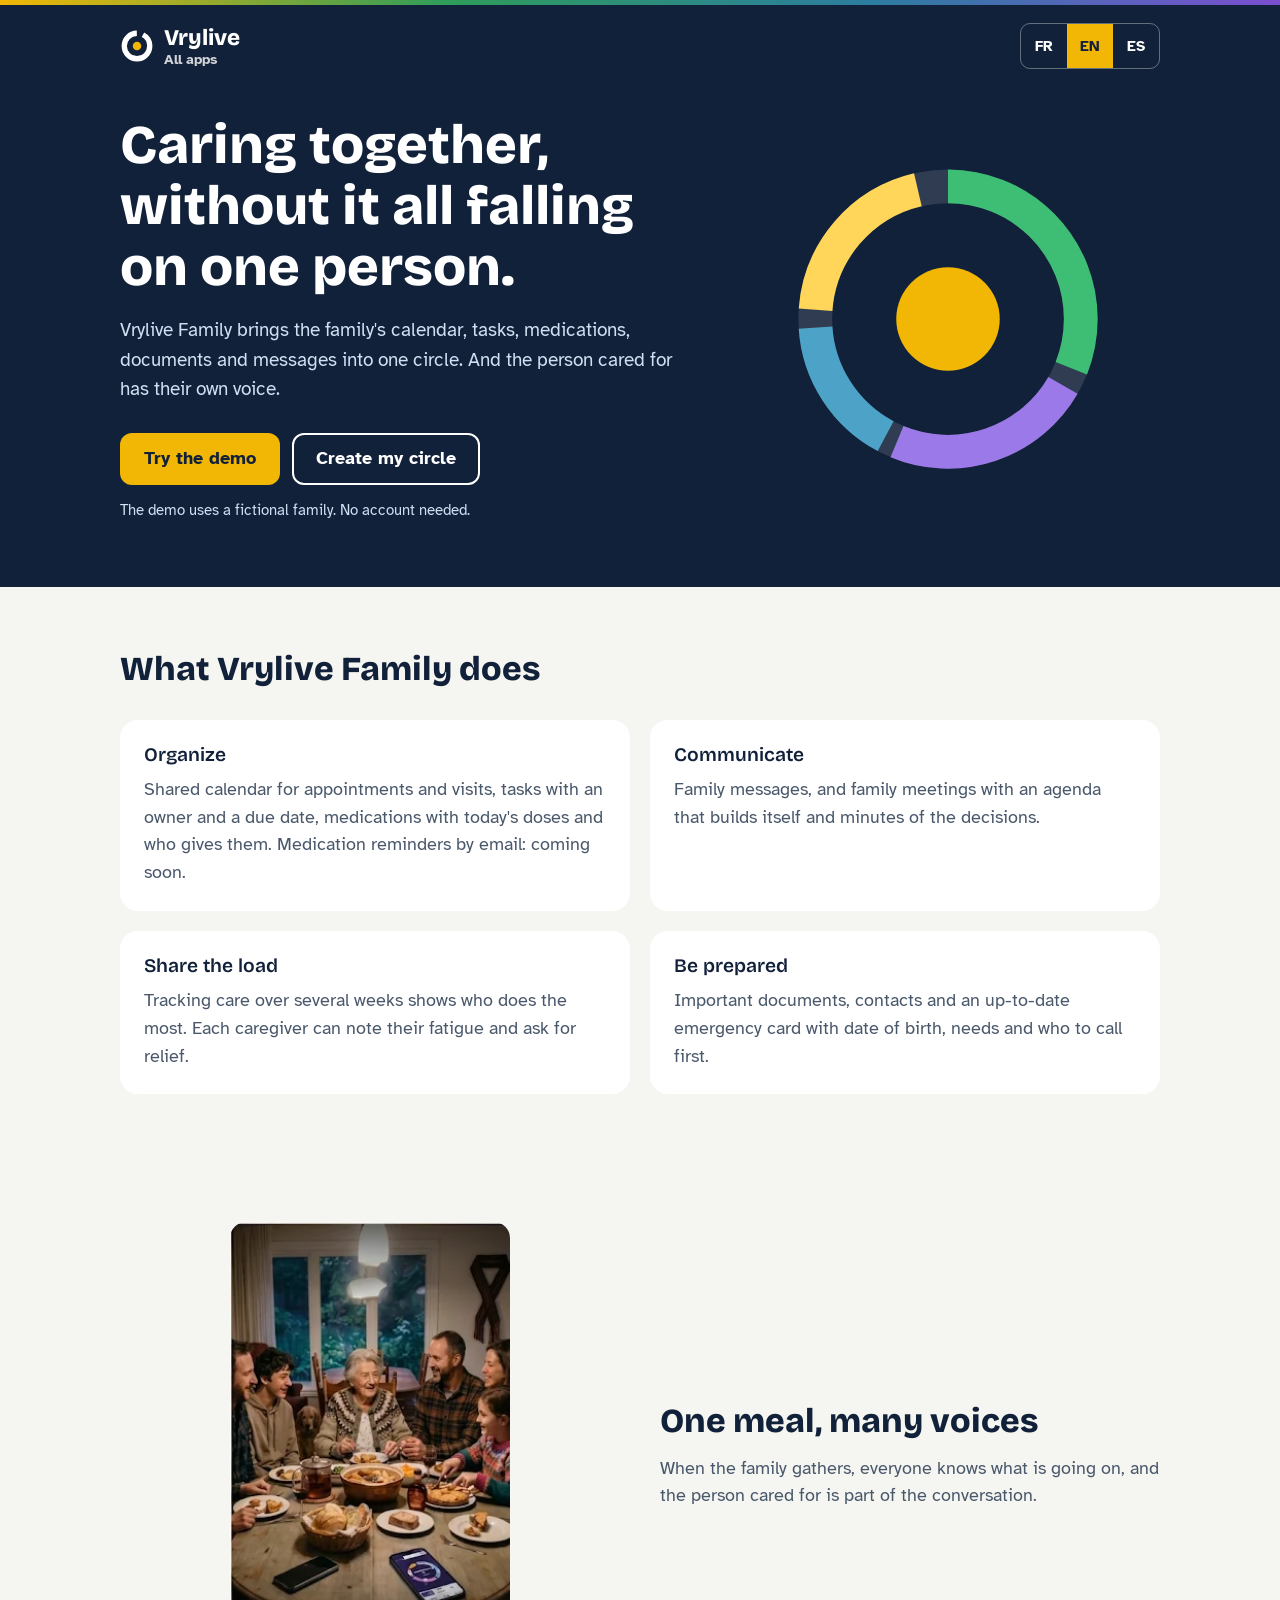
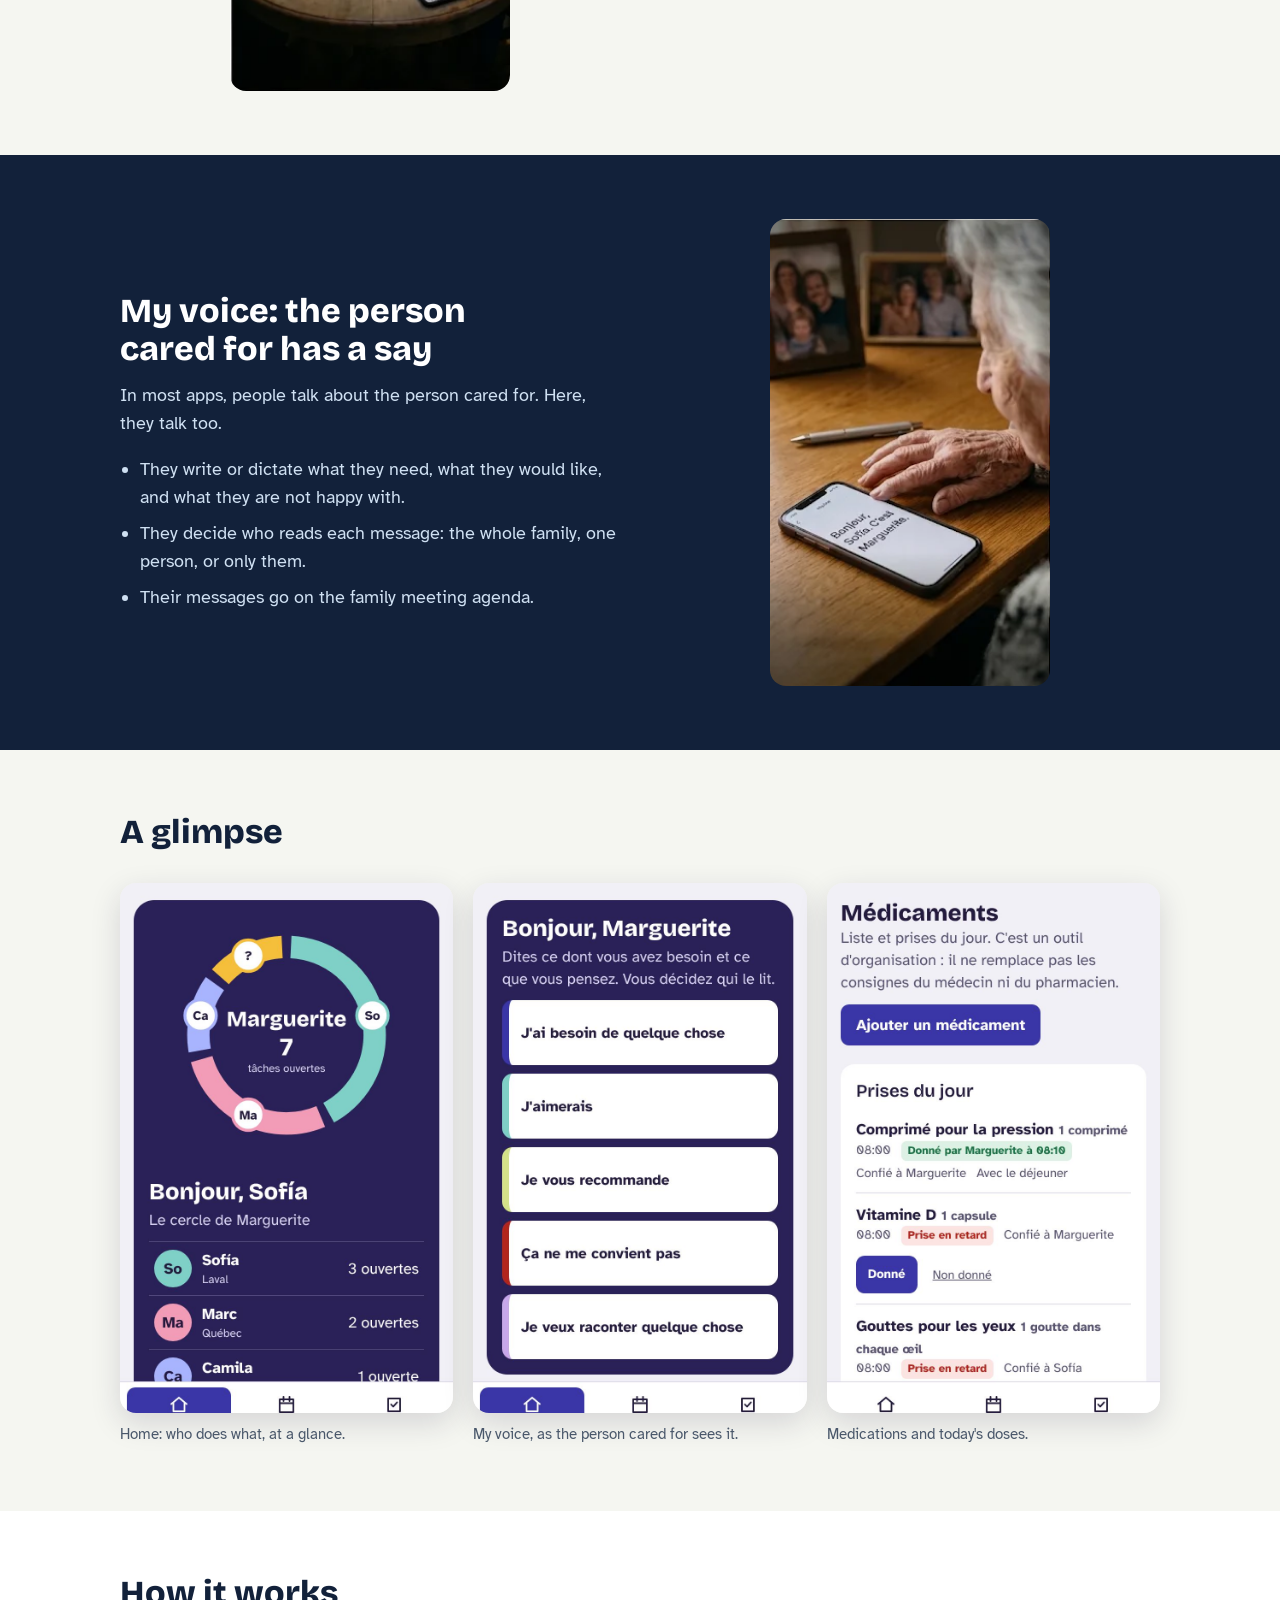
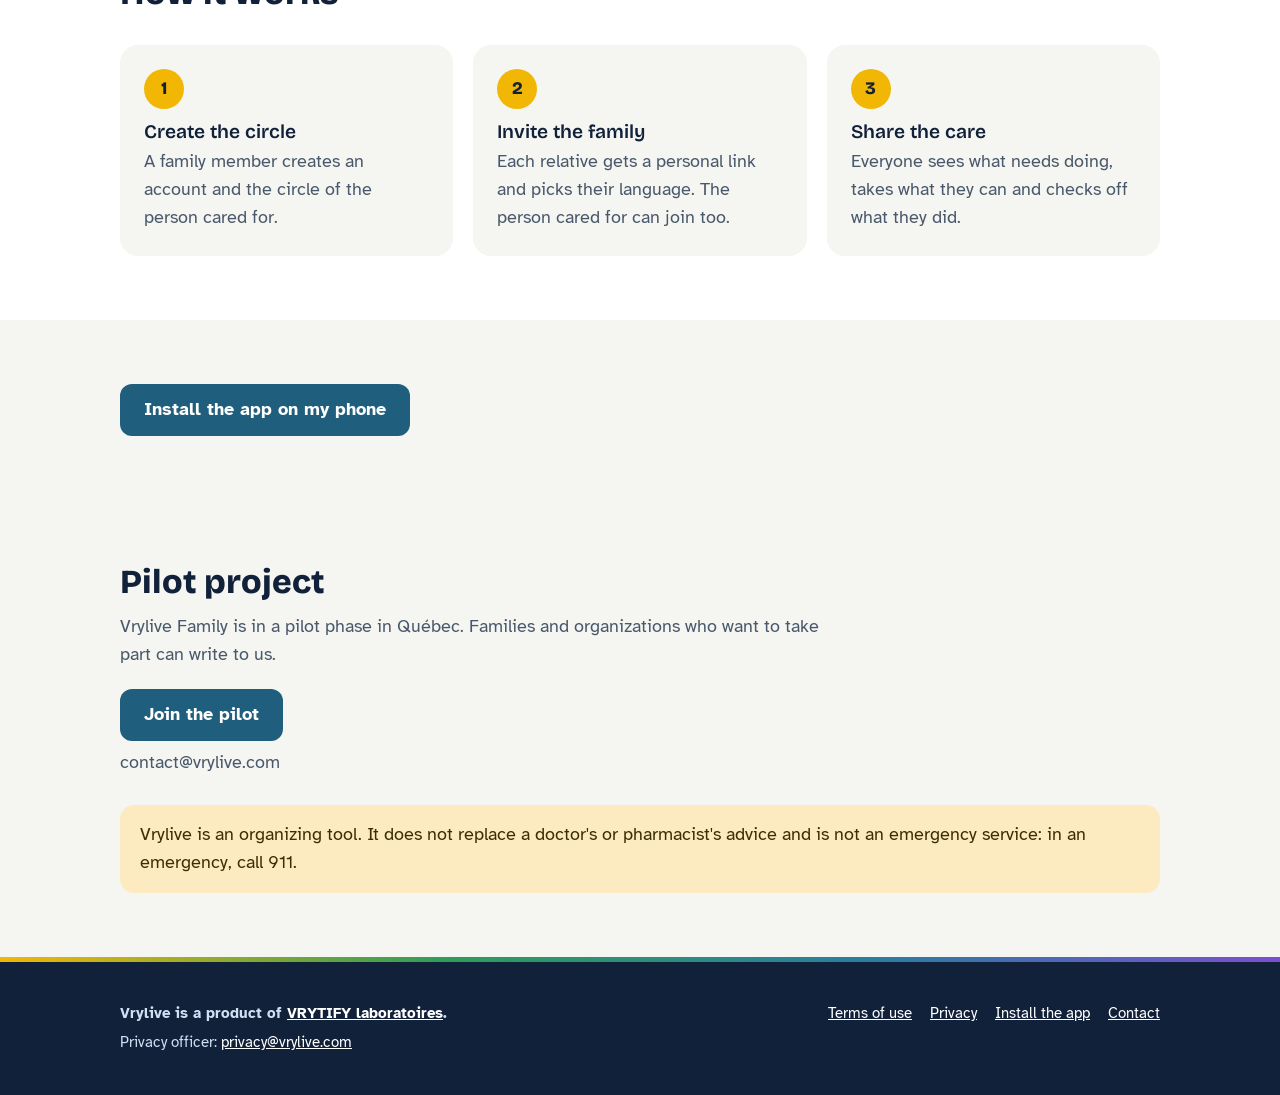
==== famille/index.html @ 2cfdca95 "Borrador: sitio Vrylive unificado (línea, Famille, instalación, app y demo; colores Vrytify) Co-Auth" ====
<!DOCTYPE html>
<html lang="fr"><head><meta charset="utf-8"><meta name="viewport" content="width=device-width, initial-scale=1">
<title>Vrylive</title><meta name="description" data-ta="content:metaDesc" content="Calendrier, tâches, médicaments et la voix de la personne aidée, réunis pour toute la famille."><link rel="icon" href="app/icons/favicon-32.png" sizes="32x32"><link rel="apple-touch-icon" href="app/icons/apple-touch-icon.png"><meta name="theme-color" content="#12213A"><link rel="stylesheet" href="../site.css"></head>
<body><div class="dark"><div class="wrap"><header class="top"><a class="logo" href="../" data-href-lang="../"><span style="display:flex;align-items:center;gap:10px"><svg width="34" height="34" viewBox="0 0 32 32" aria-hidden="true"><circle cx="16" cy="16" r="12" fill="none" stroke="currentColor" stroke-width="5" stroke-dasharray="56 6"/><circle cx="16" cy="16" r="4" fill="#F2B705"/></svg><span>Vrylive<small style="display:block" data-t="back"></small></span></span></a><div class="langs" role="group" aria-label="Langue / Idioma / Language"><button type="button" data-l="fr">FR</button><button type="button" data-l="en">EN</button><button type="button" data-l="es">ES</button></div></header>
<section class="hero"><div><h1 data-t="heroT"></h1><p class="lead" data-t="heroP"></p><div class="btns"><a class="btn primary" href="app/demo.html" data-href-lang="app/demo.html" data-t="tryDemo"></a><a class="btn ghost" href="app/" data-t="create"></a></div><p style="margin-top:14px;color:#CFE0F2;font-size:.95rem" data-t="demoNote"></p></div><svg class="ring" viewBox="0 0 320 320" role="img" data-ta="aria-label:ringAlt"><g fill="none" stroke-width="30">
<circle cx="160" cy="160" r="118" stroke="rgba(255,255,255,.12)"/>
<circle class="seg" cx="160" cy="160" r="118" stroke="#3DBE74" stroke-dasharray="230 512" transform="rotate(-90 160 160)"/>
<circle class="seg" cx="160" cy="160" r="118" stroke="#9B79E8" stroke-dasharray="170 572" transform="rotate(30 160 160)"/>
<circle class="seg" cx="160" cy="160" r="118" stroke="#4DA3C7" stroke-dasharray="120 622" transform="rotate(118 160 160)"/>
<circle class="seg" cx="160" cy="160" r="118" stroke="#FFD65A" stroke-dasharray="150 592" transform="rotate(184 160 160)"/></g>
<circle cx="160" cy="160" r="46" fill="#F2B705"/></svg></section></div></div>
<main><section class="block"><div class="wrap"><h2 data-t="featT"></h2><div class="feat">
<div class="card"><h3 data-t="f1T"></h3><p data-t="f1P"></p></div><div class="card"><h3 data-t="f2T"></h3><p data-t="f2P"></p></div><div class="card"><h3 data-t="f3T"></h3><p data-t="f3P"></p></div><div class="card"><h3 data-t="f4T"></h3><p data-t="f4P"></p></div></div></div></section>
<section class="block"><div class="wrap voice"><img src="ambiance-cena.png" width="272" height="455" style="width:100%;height:auto;max-width:280px;justify-self:center;border-radius:16px" data-ta="alt:altCena" loading="lazy"><div><h2 data-t="scenT"></h2><p style="margin-top:14px;color:var(--muted)" data-t="scenP"></p></div></div></section>
<section class="block dark"><div class="wrap voice"><div><h2 data-t="voiceT"></h2><p style="margin-top:14px;color:#CFE0F2" data-t="voiceP"></p><ul><li data-t="v1"></li><li data-t="v2"></li><li data-t="v3"></li></ul></div><img src="ambiance-mensaje.png" width="271" height="452" style="width:100%;height:auto;max-width:280px;justify-self:center;border-radius:16px" data-ta="alt:altMsg" loading="lazy"></div></section>
<section class="block"><div class="wrap"><h2 data-t="shotsT"></h2><div class="shots">
<figure><img src="ecran-accueil.jpg" width="390" height="620" data-ta="alt:a1" loading="lazy"><figcaption data-t="s1"></figcaption></figure>
<figure><img src="ecran-ma-voix.jpg" width="390" height="620" data-ta="alt:a2" loading="lazy"><figcaption data-t="s2"></figcaption></figure>
<figure><img src="ecran-medicaments.jpg" width="390" height="620" data-ta="alt:a3" loading="lazy"><figcaption data-t="s3"></figcaption></figure></div></div></section>
<section class="block" style="background:var(--paper)"><div class="wrap"><h2 data-t="howT"></h2><ol class="steps"><li style="background:var(--ground)"><h3 data-t="h1T"></h3><p style="color:var(--muted);margin-top:6px" data-t="h1P"></p></li><li style="background:var(--ground)"><h3 data-t="h2T"></h3><p style="color:var(--muted);margin-top:6px" data-t="h2P"></p></li><li style="background:var(--ground)"><h3 data-t="h3T"></h3><p style="color:var(--muted);margin-top:6px" data-t="h3P"></p></li></ol></div></section>
<section class="block"><div class="wrap"><div class="btns"><a class="btn primary" style="background:var(--accent);color:#fff" href="installer/" data-href-lang="installer/" data-t="installBtn"></a></div></div></section>
<section class="block"><div class="wrap"><h2 data-t="pilotT"></h2><p class="sub" data-t="pilotP"></p><div class="btns" style="margin-top:20px"><a class="btn primary" style="background:var(--accent);color:#fff" href="mailto:contact@vrylive.com" data-t="pilotBtn"></a></div><p class="sub" style="margin-top:8px">contact@vrylive.com</p><p class="note-box" data-t="limitP"></p></div></section></main>
<footer><div class="wrap row"><div><p><b data-t="footBrand"></b></p><p style="margin-top:6px" data-t="footPrivacy"></p></div>
<div class="links"><a href="app/conditions.html" data-t="terms"></a><a href="app/privacidad.html" data-t="privacy"></a><a href="installer/" data-href-lang="installer/" data-t="installT"></a><a href="mailto:contact@vrylive.com" data-t="contact"></a></div></div></footer>
<script src="textes.js"></script><script src="../site.js"></script></body></html>
---- site.css ----
@font-face{font-family:"Atkinson Hyperlegible";font-weight:400;font-display:swap;src:url(famille/app/fonts/atkinson-hyperlegible-latin-400-normal.woff2) format("woff2")}
@font-face{font-family:"Atkinson Hyperlegible";font-weight:700;font-display:swap;src:url(famille/app/fonts/atkinson-hyperlegible-latin-700-normal.woff2) format("woff2")}
@font-face{font-family:"Bricolage Grotesque";font-weight:600;font-display:swap;src:url(famille/app/fonts/bricolage-grotesque-latin-600-normal.woff2) format("woff2")}
@font-face{font-family:"Bricolage Grotesque";font-weight:800;font-display:swap;src:url(famille/app/fonts/bricolage-grotesque-latin-800-normal.woff2) format("woff2")}
/* One quiet editorial page around a single motif: the family ring. */
:root{--ground:#F5F6F1;--paper:#FFFFFF;--ink:#12213A;--muted:#4A586B;--line:#D9DDD3;--accent:#1F5F7D;--night:#12213A;--yolk:#F2B705;
--m1:#3DBE74;--m2:#9B79E8;--m3:#4DA3C7;--m4:#FFD65A;
--display:"Bricolage Grotesque","Trebuchet MS",sans-serif;--body:"Atkinson Hyperlegible",Verdana,sans-serif;color-scheme:light}
*{box-sizing:border-box}
html{-webkit-text-size-adjust:100%}
body{margin:0;background:var(--ground);color:var(--ink);font:18px/1.55 var(--body)}
h1,h2,h3{font-family:var(--display);line-height:1.12;margin:0;text-wrap:balance}
h1{font-size:clamp(2.1rem,6vw,3.4rem);font-weight:800}
h2{font-size:clamp(1.5rem,3.5vw,2.1rem);font-weight:800}
h3{font-size:1.2rem;font-weight:600}
p{margin:0}
a{color:var(--accent)}
:focus-visible{outline:3px solid var(--accent);outline-offset:3px}
.dark :focus-visible{outline-color:var(--yolk)}
.wrap{max-width:1080px;margin:0 auto;padding:0 20px}
header.top{display:flex;flex-wrap:wrap;justify-content:space-between;align-items:center;gap:12px;padding:18px 0}
.logo{display:flex;align-items:center;gap:10px;font:800 1.4rem var(--display);color:inherit;text-decoration:none}
.logo small{font:600 .85rem var(--body);opacity:.8}
.langs{display:flex;flex:0 0 auto;border:1px solid rgba(255,255,255,.35);border-radius:10px;overflow:hidden}
.langs button{border:0;background:none;color:inherit;font:700 .95rem var(--body);min-width:46px;min-height:44px;padding:0 6px;flex:0 0 auto;-webkit-appearance:none;appearance:none;cursor:pointer}
.langs button[aria-pressed=true]{background:var(--yolk);color:var(--ink)}
.light .langs{border-color:var(--line)}
.light .langs button[aria-pressed=true]{background:var(--ink);color:#fff}
.dark{background:var(--night);color:#fff}
.hero{display:grid;grid-template-columns:minmax(0,1.15fr) minmax(0,.85fr);gap:40px;align-items:center;padding:28px 0 64px}
.hero p.lead{font-size:1.2rem;color:#CFE0F2;max-width:34em;margin:18px 0 28px}
.hero svg{width:100%;max-width:360px;height:auto;justify-self:center}
.btns{display:flex;gap:12px;flex-wrap:wrap}
.btn{display:inline-flex;align-items:center;justify-content:center;min-height:52px;padding:10px 22px;border-radius:12px;font-weight:700;text-decoration:none;border:2px solid transparent}
.btn.primary{background:var(--yolk);color:var(--ink)}
.btn.primary:hover{background:#FFC929}
.btn.ghost{border-color:currentColor;color:inherit}
.light .btn.primary{background:var(--accent);color:#fff}
.light .btn.primary:hover{background:#174A62}
section.block{padding:64px 0}
section.block>.wrap>h2{max-width:20em}
section.block>.wrap>p.sub{color:var(--muted);max-width:40em;margin-top:12px}
.grid{display:grid;grid-template-columns:repeat(3,minmax(0,1fr));gap:20px;margin-top:32px}
.card{background:var(--paper);border-radius:18px;padding:24px;display:flex;flex-direction:column;gap:10px}
.card p{color:var(--muted)}
.app-card{display:grid;grid-template-columns:minmax(0,1fr) 220px;gap:28px;align-items:center;background:var(--paper);border-radius:22px;padding:28px;margin-top:28px}
.app-card img{width:100%;height:auto;border-radius:16px;box-shadow:0 10px 30px rgba(36,27,63,.18)}
.tag{display:inline-block;background:#FCEBC0;color:#5C4300;font-weight:700;font-size:.85rem;border-radius:6px;padding:2px 10px;align-self:flex-start}
.soon{border:2px dashed var(--line);background:none}
.feat{display:grid;grid-template-columns:repeat(2,minmax(0,1fr));gap:20px;margin-top:32px}
.shots{display:grid;grid-template-columns:repeat(3,minmax(0,1fr));gap:20px;margin-top:32px}
.shots figure{margin:0;display:flex;flex-direction:column;gap:10px}
.shots img{width:100%;height:auto;border-radius:16px;box-shadow:0 10px 30px rgba(36,27,63,.15)}
.shots figcaption{color:var(--muted);font-size:.95rem}
ol.steps{list-style:none;counter-reset:s;padding:0;margin:32px 0 0;display:grid;grid-template-columns:repeat(3,minmax(0,1fr));gap:20px}
ol.steps li{counter-increment:s;background:var(--paper);border-radius:18px;padding:24px}
ol.steps li::before{content:counter(s);display:grid;place-items:center;width:40px;height:40px;border-radius:50%;background:var(--yolk);font:800 1.1rem var(--display);margin-bottom:12px}
.voice{display:grid;grid-template-columns:minmax(0,1fr) minmax(0,1fr);gap:40px;align-items:center}
.voice ul{margin:18px 0 0;padding-left:20px;display:grid;gap:8px;color:#CFE0F2}
.note-box{background:#FCEBC0;border-radius:14px;padding:16px 20px;margin-top:28px;color:#3D2E00}
footer{background:var(--ink);color:#CFE0F2;padding:40px 0;font-size:.95rem}
footer .row{display:flex;justify-content:space-between;gap:24px;flex-wrap:wrap}
footer a{color:#fff}
footer .links{display:flex;gap:18px;flex-wrap:wrap}
@media (max-width:820px){
 .hero,.voice,.app-card{grid-template-columns:minmax(0,1fr)}
 .hero svg{max-width:240px;order:-1}
 .grid,.feat,.shots,ol.steps{grid-template-columns:minmax(0,1fr)}
 .shots{grid-template-columns:repeat(3,minmax(220px,1fr));overflow-x:auto;padding-bottom:8px}
 .app-card img{max-width:240px}
 section.block{padding:48px 0}
}
@media (prefers-reduced-motion:no-preference){.ring circle.seg{transition:stroke-dashoffset 1.2s ease-out}}
/* Degradado de la marca VRYTIFY (amarillo, verde, azul, morado) */
:root{--grad:linear-gradient(90deg,#F2B705 0%,#2E9C5A 35%,#2C7DA0 68%,#7B4FD0 100%)}
body > .dark::before{content:"";display:block;height:5px;background:var(--grad)}
footer{border-top:5px solid transparent;border-image:var(--grad) 1}
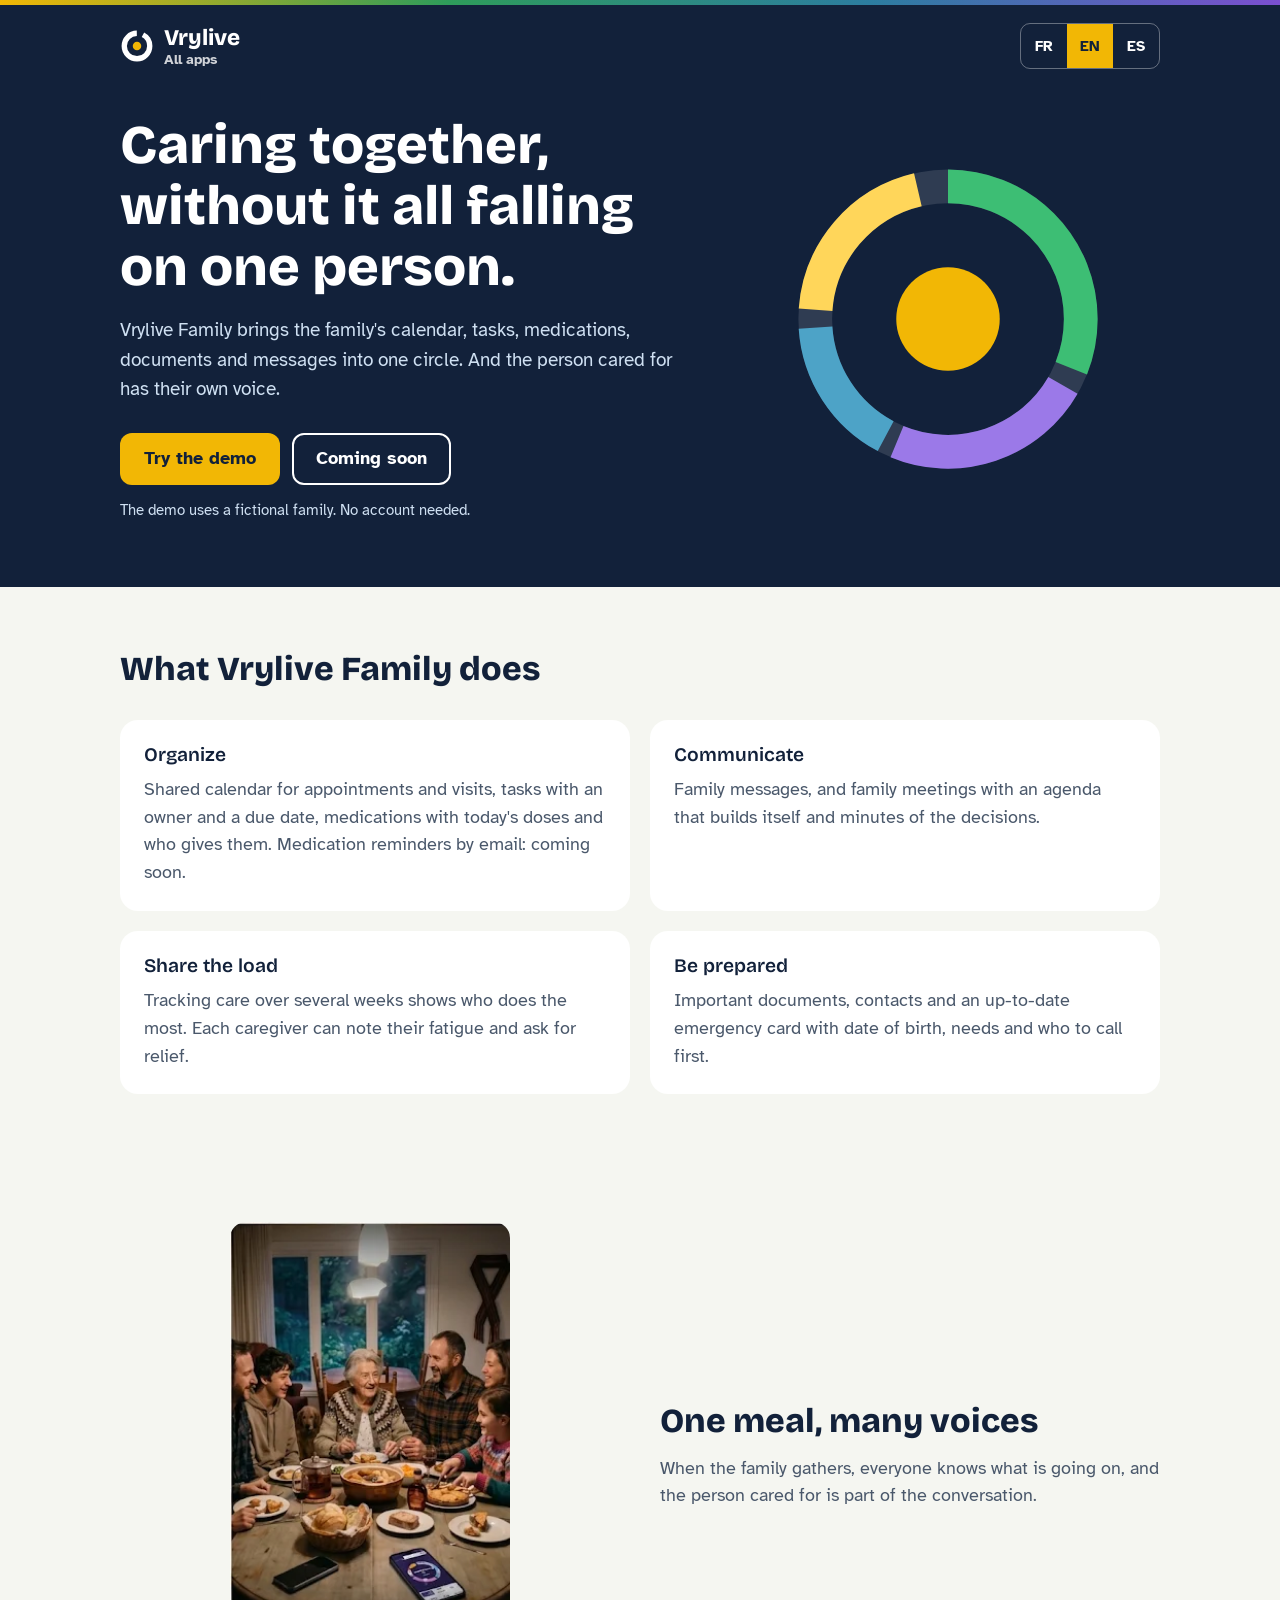
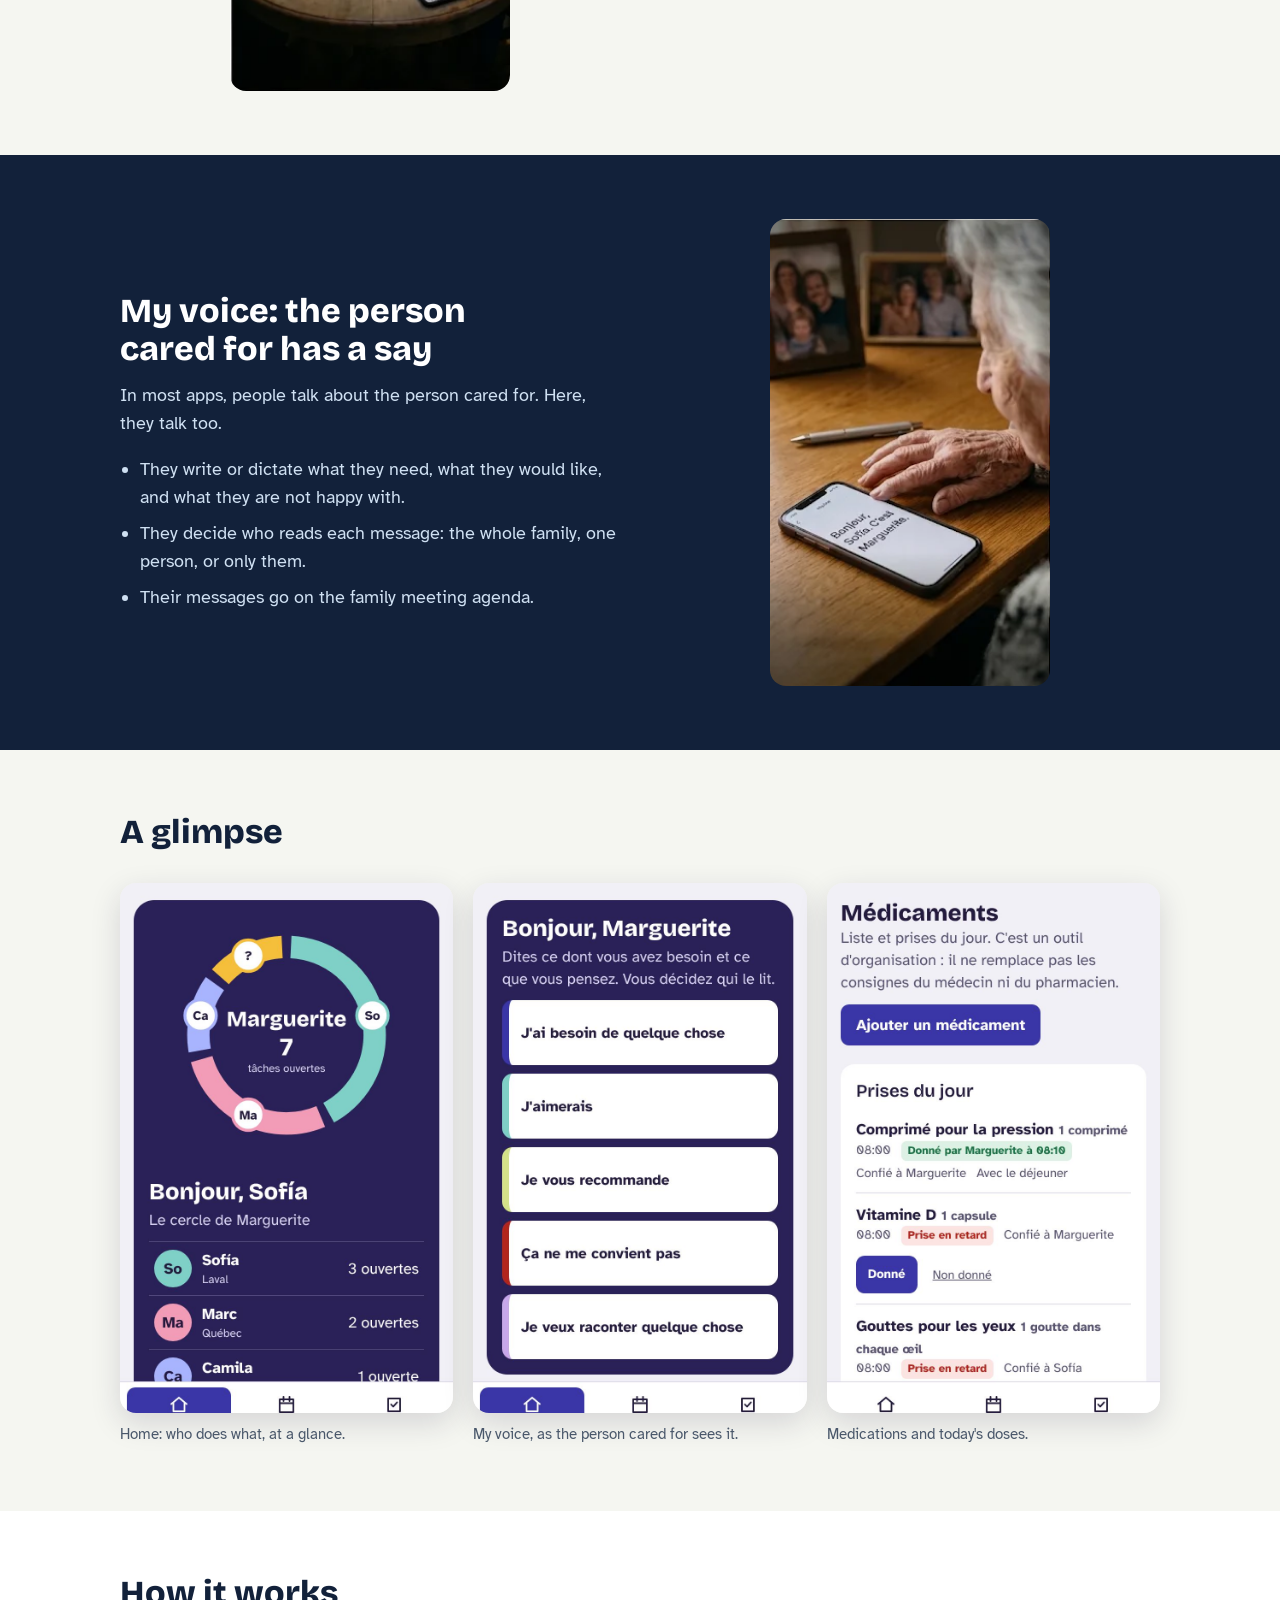
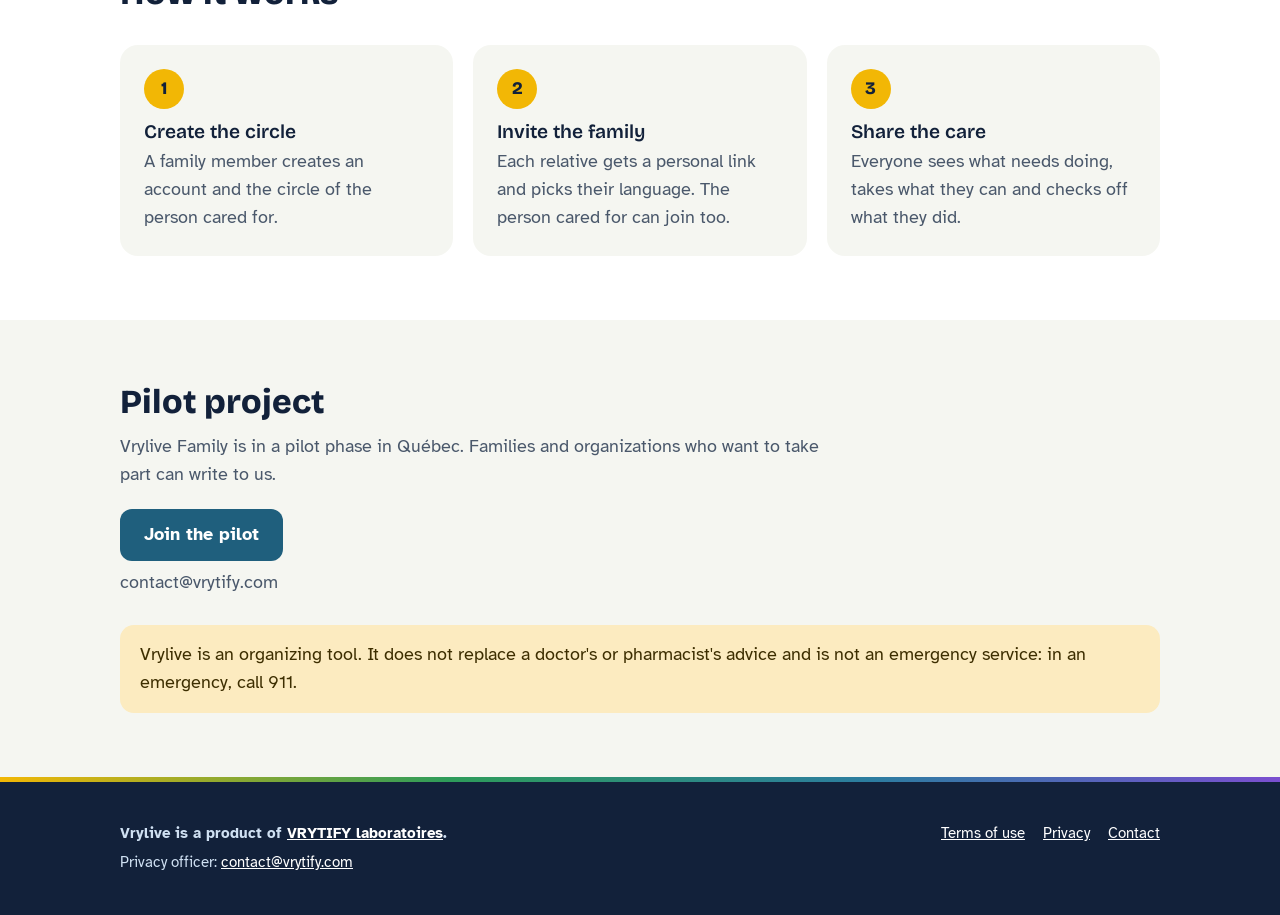
==== commit 2bbd2b04: "Famille: bouton Prochainement, textes légaux finalisés, contact@vrytify.com Co-Authored-By: Claude S" ====
--- a/famille/index.html
+++ b/famille/index.html
@@ -2,7 +2,7 @@
 <html lang="fr"><head><meta charset="utf-8"><meta name="viewport" content="width=device-width, initial-scale=1">
 <title>Vrylive</title><meta name="description" data-ta="content:metaDesc" content="Calendrier, tâches, médicaments et la voix de la personne aidée, réunis pour toute la famille."><link rel="icon" href="app/icons/favicon-32.png" sizes="32x32"><link rel="apple-touch-icon" href="app/icons/apple-touch-icon.png"><meta name="theme-color" content="#12213A"><link rel="stylesheet" href="../site.css"></head>
 <body><div class="dark"><div class="wrap"><header class="top"><a class="logo" href="../" data-href-lang="../"><span style="display:flex;align-items:center;gap:10px"><svg width="34" height="34" viewBox="0 0 32 32" aria-hidden="true"><circle cx="16" cy="16" r="12" fill="none" stroke="currentColor" stroke-width="5" stroke-dasharray="56 6"/><circle cx="16" cy="16" r="4" fill="#F2B705"/></svg><span>Vrylive<small style="display:block" data-t="back"></small></span></span></a><div class="langs" role="group" aria-label="Langue / Idioma / Language"><button type="button" data-l="fr">FR</button><button type="button" data-l="en">EN</button><button type="button" data-l="es">ES</button></div></header>
-<section class="hero"><div><h1 data-t="heroT"></h1><p class="lead" data-t="heroP"></p><div class="btns"><a class="btn primary" href="app/demo.html" data-href-lang="app/demo.html" data-t="tryDemo"></a><a class="btn ghost" href="app/" data-t="create"></a></div><p style="margin-top:14px;color:#CFE0F2;font-size:.95rem" data-t="demoNote"></p></div><svg class="ring" viewBox="0 0 320 320" role="img" data-ta="aria-label:ringAlt"><g fill="none" stroke-width="30">
+<section class="hero"><div><h1 data-t="heroT"></h1><p class="lead" data-t="heroP"></p><div class="btns"><a class="btn primary" href="app/demo.html" data-href-lang="app/demo.html" data-t="tryDemo"></a><span class="btn ghost" aria-disabled="true" style="cursor:default" data-t="create"></span></div><p style="margin-top:14px;color:#CFE0F2;font-size:.95rem" data-t="demoNote"></p></div><svg class="ring" viewBox="0 0 320 320" role="img" data-ta="aria-label:ringAlt"><g fill="none" stroke-width="30">
 <circle cx="160" cy="160" r="118" stroke="rgba(255,255,255,.12)"/>
 <circle class="seg" cx="160" cy="160" r="118" stroke="#3DBE74" stroke-dasharray="230 512" transform="rotate(-90 160 160)"/>
 <circle class="seg" cx="160" cy="160" r="118" stroke="#9B79E8" stroke-dasharray="170 572" transform="rotate(30 160 160)"/>
@@ -18,8 +18,7 @@
 <figure><img src="ecran-ma-voix.jpg" width="390" height="620" data-ta="alt:a2" loading="lazy"><figcaption data-t="s2"></figcaption></figure>
 <figure><img src="ecran-medicaments.jpg" width="390" height="620" data-ta="alt:a3" loading="lazy"><figcaption data-t="s3"></figcaption></figure></div></div></section>
 <section class="block" style="background:var(--paper)"><div class="wrap"><h2 data-t="howT"></h2><ol class="steps"><li style="background:var(--ground)"><h3 data-t="h1T"></h3><p style="color:var(--muted);margin-top:6px" data-t="h1P"></p></li><li style="background:var(--ground)"><h3 data-t="h2T"></h3><p style="color:var(--muted);margin-top:6px" data-t="h2P"></p></li><li style="background:var(--ground)"><h3 data-t="h3T"></h3><p style="color:var(--muted);margin-top:6px" data-t="h3P"></p></li></ol></div></section>
-<section class="block"><div class="wrap"><div class="btns"><a class="btn primary" style="background:var(--accent);color:#fff" href="installer/" data-href-lang="installer/" data-t="installBtn"></a></div></div></section>
-<section class="block"><div class="wrap"><h2 data-t="pilotT"></h2><p class="sub" data-t="pilotP"></p><div class="btns" style="margin-top:20px"><a class="btn primary" style="background:var(--accent);color:#fff" href="mailto:contact@vrylive.com" data-t="pilotBtn"></a></div><p class="sub" style="margin-top:8px">contact@vrylive.com</p><p class="note-box" data-t="limitP"></p></div></section></main>
+<section class="block"><div class="wrap"><h2 data-t="pilotT"></h2><p class="sub" data-t="pilotP"></p><div class="btns" style="margin-top:20px"><a class="btn primary" style="background:var(--accent);color:#fff" href="mailto:contact@vrytify.com" data-t="pilotBtn"></a></div><p class="sub" style="margin-top:8px">contact@vrytify.com</p><p class="note-box" data-t="limitP"></p></div></section></main>
 <footer><div class="wrap row"><div><p><b data-t="footBrand"></b></p><p style="margin-top:6px" data-t="footPrivacy"></p></div>
-<div class="links"><a href="app/conditions.html" data-t="terms"></a><a href="app/privacidad.html" data-t="privacy"></a><a href="installer/" data-href-lang="installer/" data-t="installT"></a><a href="mailto:contact@vrylive.com" data-t="contact"></a></div></div></footer>
+<div class="links"><a href="app/conditions.html" data-t="terms"></a><a href="app/privacidad.html" data-t="privacy"></a><a href="mailto:contact@vrytify.com" data-t="contact"></a></div></div></footer>
 <script src="textes.js"></script><script src="../site.js"></script></body></html>
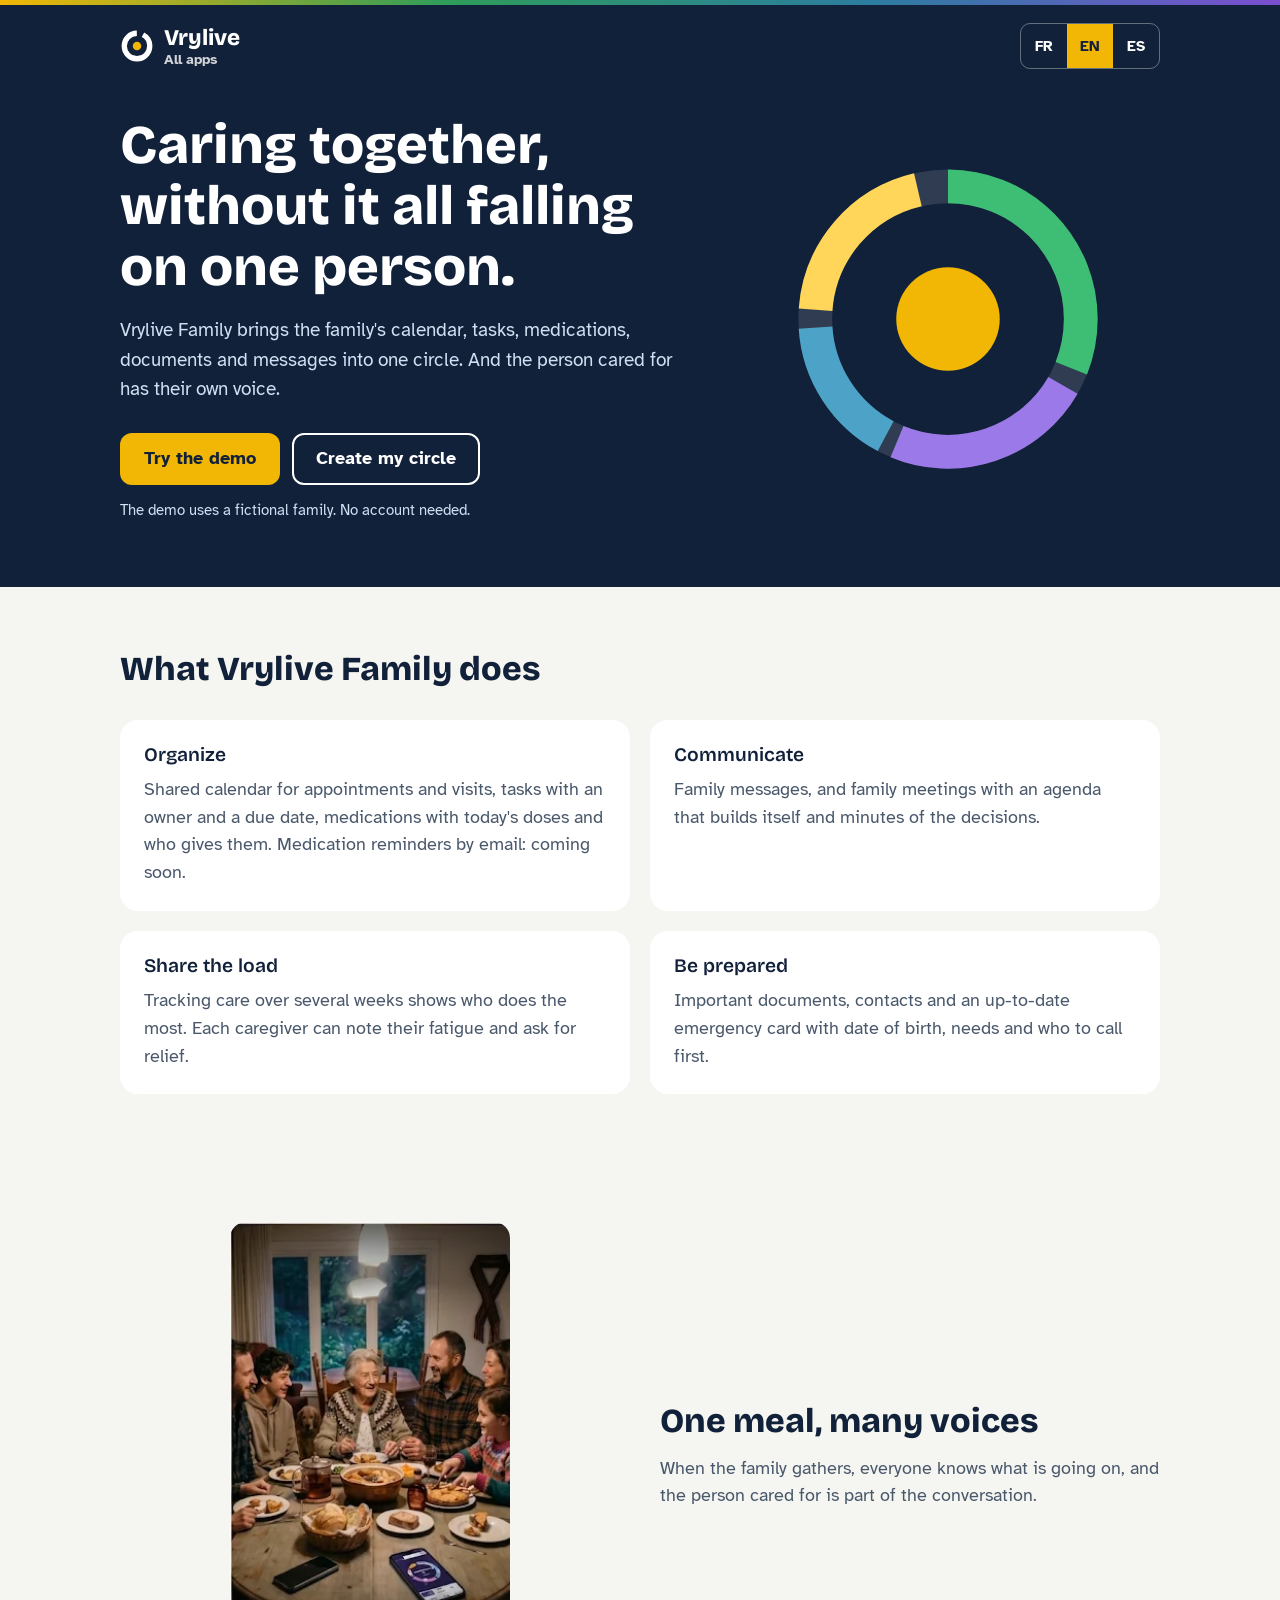
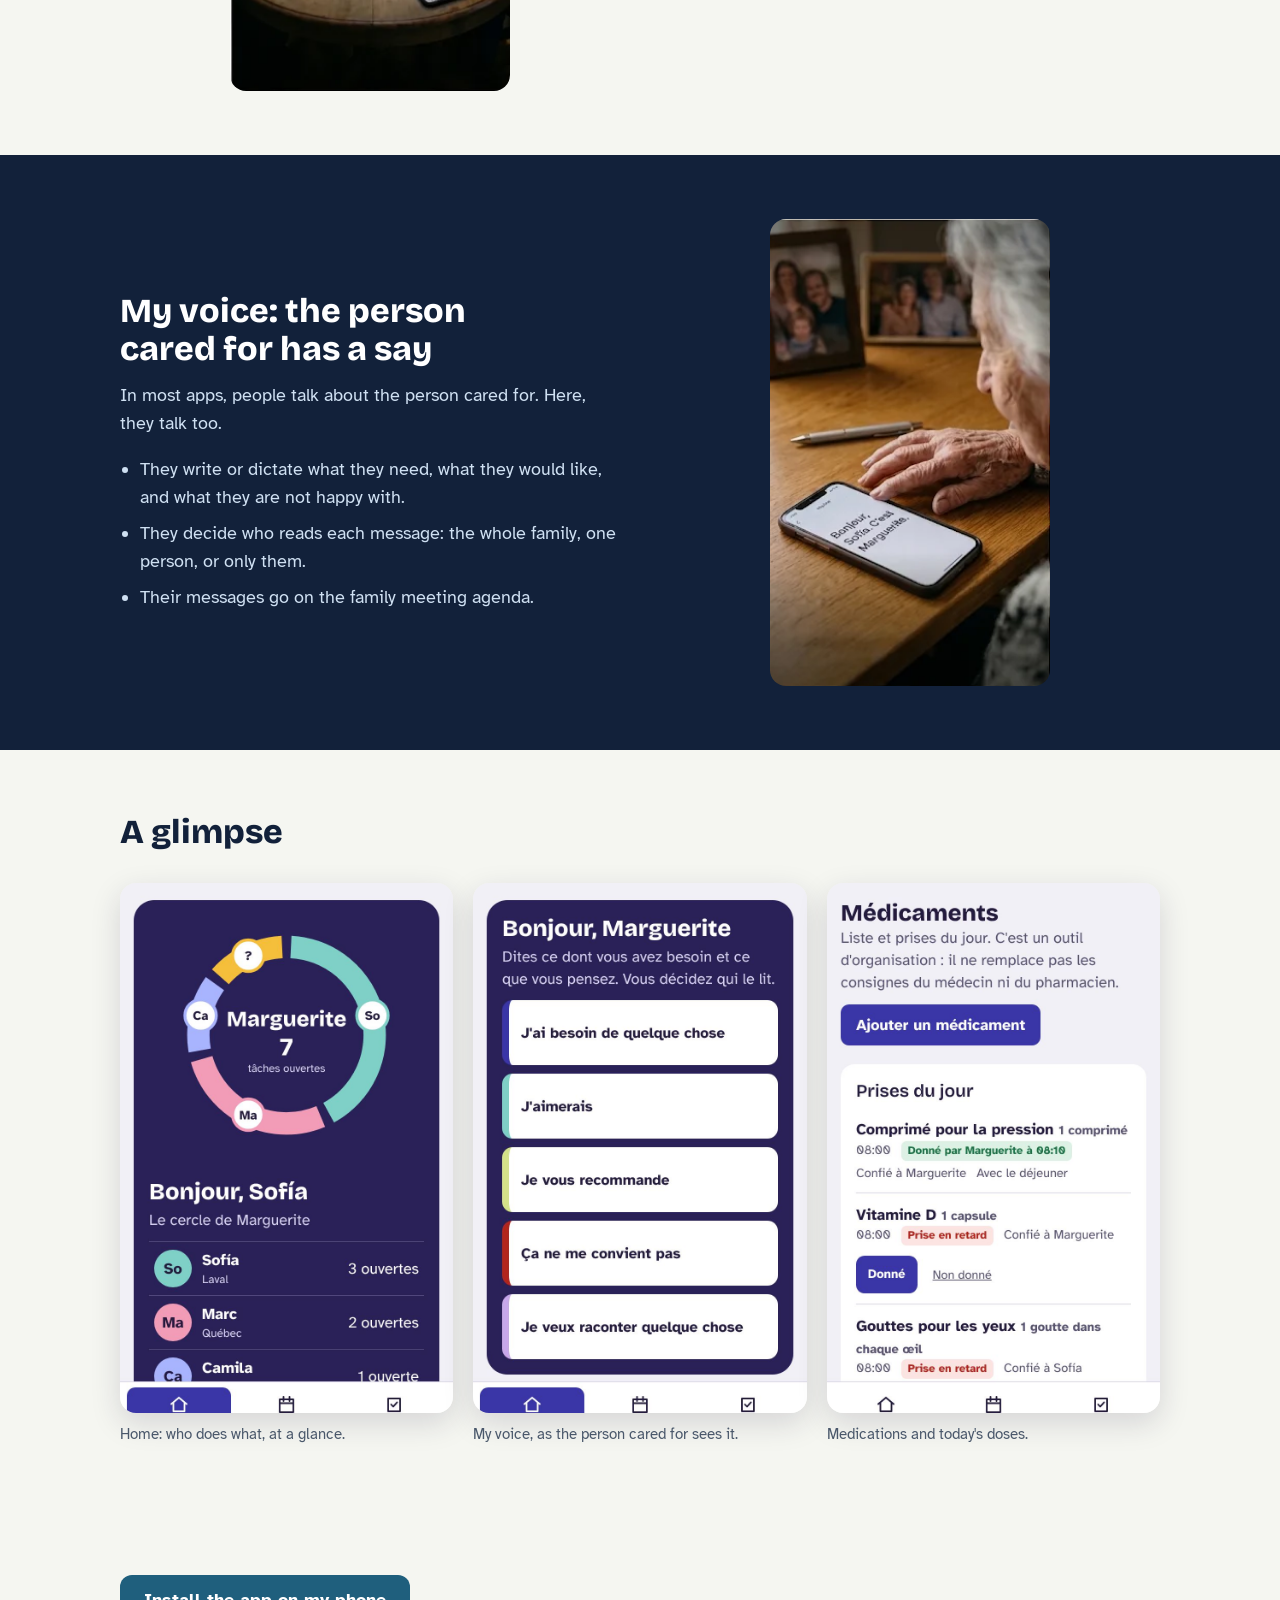
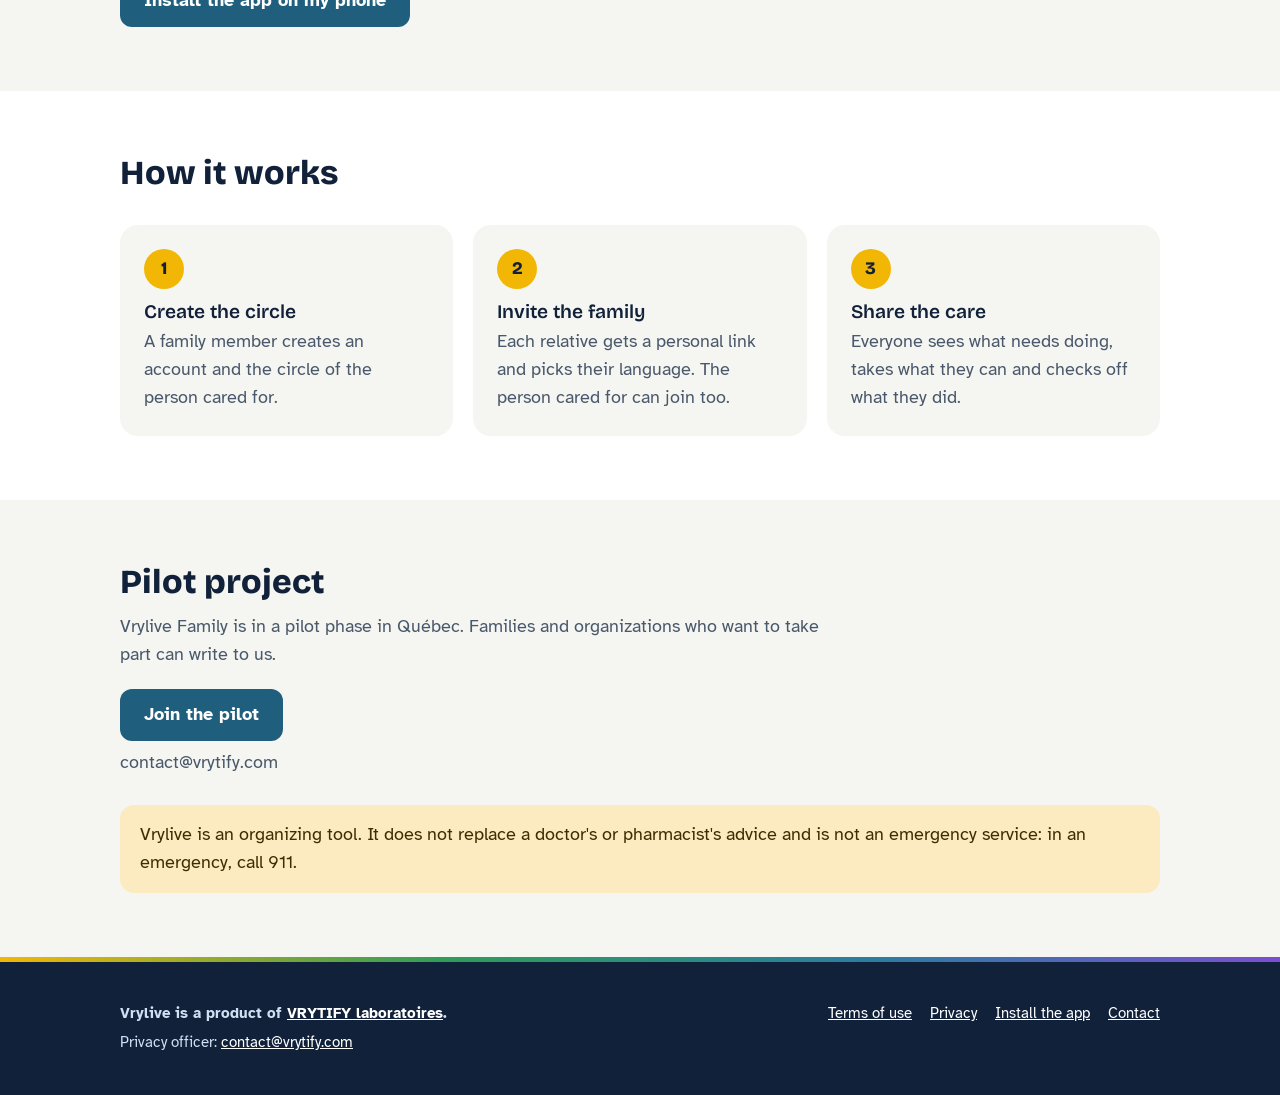
==== commit 79a9c0c8: "Famille: réactiver Créer mon cercle et Installer l'app Co-Authored-By: Claude Sonnet 5.5 <noreply@an" ====
--- a/famille/index.html
+++ b/famille/index.html
@@ -2,7 +2,7 @@
 <html lang="fr"><head><meta charset="utf-8"><meta name="viewport" content="width=device-width, initial-scale=1">
 <title>Vrylive</title><meta name="description" data-ta="content:metaDesc" content="Calendrier, tâches, médicaments et la voix de la personne aidée, réunis pour toute la famille."><link rel="icon" href="app/icons/favicon-32.png" sizes="32x32"><link rel="apple-touch-icon" href="app/icons/apple-touch-icon.png"><meta name="theme-color" content="#12213A"><link rel="stylesheet" href="../site.css"></head>
 <body><div class="dark"><div class="wrap"><header class="top"><a class="logo" href="../" data-href-lang="../"><span style="display:flex;align-items:center;gap:10px"><svg width="34" height="34" viewBox="0 0 32 32" aria-hidden="true"><circle cx="16" cy="16" r="12" fill="none" stroke="currentColor" stroke-width="5" stroke-dasharray="56 6"/><circle cx="16" cy="16" r="4" fill="#F2B705"/></svg><span>Vrylive<small style="display:block" data-t="back"></small></span></span></a><div class="langs" role="group" aria-label="Langue / Idioma / Language"><button type="button" data-l="fr">FR</button><button type="button" data-l="en">EN</button><button type="button" data-l="es">ES</button></div></header>
-<section class="hero"><div><h1 data-t="heroT"></h1><p class="lead" data-t="heroP"></p><div class="btns"><a class="btn primary" href="app/demo.html" data-href-lang="app/demo.html" data-t="tryDemo"></a><span class="btn ghost" aria-disabled="true" style="cursor:default" data-t="create"></span></div><p style="margin-top:14px;color:#CFE0F2;font-size:.95rem" data-t="demoNote"></p></div><svg class="ring" viewBox="0 0 320 320" role="img" data-ta="aria-label:ringAlt"><g fill="none" stroke-width="30">
+<section class="hero"><div><h1 data-t="heroT"></h1><p class="lead" data-t="heroP"></p><div class="btns"><a class="btn primary" href="app/demo.html" data-href-lang="app/demo.html" data-t="tryDemo"></a><a class="btn ghost" href="app/" data-t="create"></a></div><p style="margin-top:14px;color:#CFE0F2;font-size:.95rem" data-t="demoNote"></p></div><svg class="ring" viewBox="0 0 320 320" role="img" data-ta="aria-label:ringAlt"><g fill="none" stroke-width="30">
 <circle cx="160" cy="160" r="118" stroke="rgba(255,255,255,.12)"/>
 <circle class="seg" cx="160" cy="160" r="118" stroke="#3DBE74" stroke-dasharray="230 512" transform="rotate(-90 160 160)"/>
 <circle class="seg" cx="160" cy="160" r="118" stroke="#9B79E8" stroke-dasharray="170 572" transform="rotate(30 160 160)"/>
@@ -17,8 +17,9 @@
 <figure><img src="ecran-accueil.jpg" width="390" height="620" data-ta="alt:a1" loading="lazy"><figcaption data-t="s1"></figcaption></figure>
 <figure><img src="ecran-ma-voix.jpg" width="390" height="620" data-ta="alt:a2" loading="lazy"><figcaption data-t="s2"></figcaption></figure>
 <figure><img src="ecran-medicaments.jpg" width="390" height="620" data-ta="alt:a3" loading="lazy"><figcaption data-t="s3"></figcaption></figure></div></div></section>
+<section class="block"><div class="wrap"><div class="btns"><a class="btn primary" style="background:var(--accent);color:#fff" href="installer/" data-href-lang="installer/" data-t="installBtn"></a></div></div></section>
 <section class="block" style="background:var(--paper)"><div class="wrap"><h2 data-t="howT"></h2><ol class="steps"><li style="background:var(--ground)"><h3 data-t="h1T"></h3><p style="color:var(--muted);margin-top:6px" data-t="h1P"></p></li><li style="background:var(--ground)"><h3 data-t="h2T"></h3><p style="color:var(--muted);margin-top:6px" data-t="h2P"></p></li><li style="background:var(--ground)"><h3 data-t="h3T"></h3><p style="color:var(--muted);margin-top:6px" data-t="h3P"></p></li></ol></div></section>
 <section class="block"><div class="wrap"><h2 data-t="pilotT"></h2><p class="sub" data-t="pilotP"></p><div class="btns" style="margin-top:20px"><a class="btn primary" style="background:var(--accent);color:#fff" href="mailto:contact@vrytify.com" data-t="pilotBtn"></a></div><p class="sub" style="margin-top:8px">contact@vrytify.com</p><p class="note-box" data-t="limitP"></p></div></section></main>
 <footer><div class="wrap row"><div><p><b data-t="footBrand"></b></p><p style="margin-top:6px" data-t="footPrivacy"></p></div>
-<div class="links"><a href="app/conditions.html" data-t="terms"></a><a href="app/privacidad.html" data-t="privacy"></a><a href="mailto:contact@vrytify.com" data-t="contact"></a></div></div></footer>
+<div class="links"><a href="app/conditions.html" data-t="terms"></a><a href="app/privacidad.html" data-t="privacy"></a><a href="installer/" data-href-lang="installer/" data-t="installT"></a><a href="mailto:contact@vrytify.com" data-t="contact"></a></div></div></footer>
 <script src="textes.js"></script><script src="../site.js"></script></body></html>
